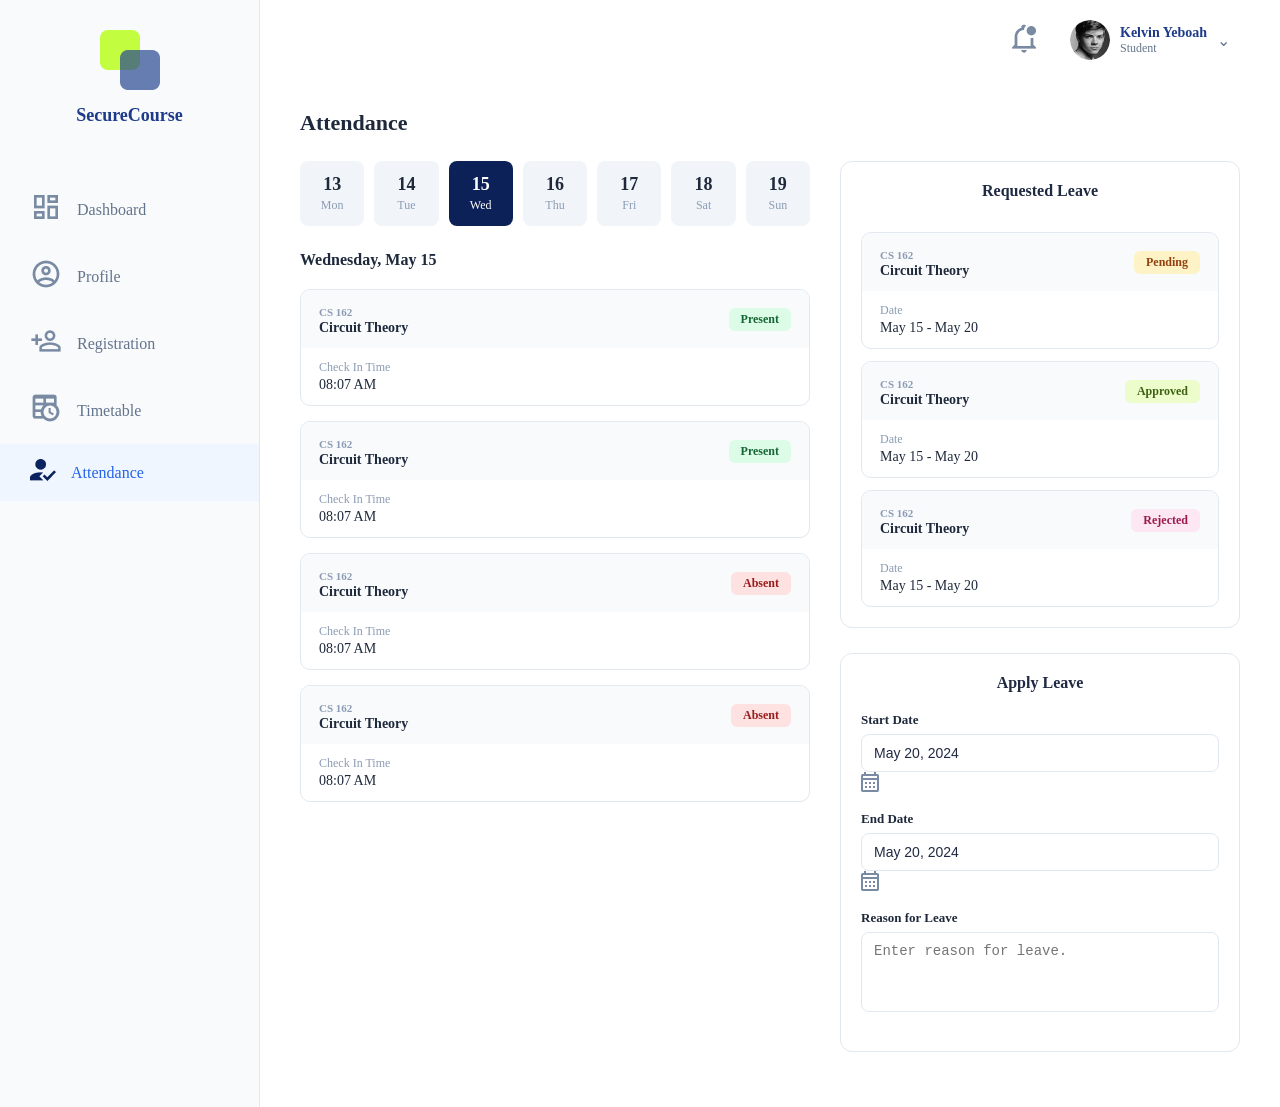
==== attendance.html @ 0899e13c "Files Added" ====
<!DOCTYPE html>
<html lang="en">
<head>
  <meta charset="UTF-8">
  <meta name="viewport" content="width=device-width, initial-scale=1.0">
  <title>SecureCourse - Attendance</title>
  <link rel="stylesheet" href="attendance.css">
  <link rel="icon" href="./image/secure_course_icon.png">
</head>
<body>
    <!-- main container -->
    <div class="app-container">
        <aside class="sidebar">
            <div class="brand">
                <div class="brand-icon">
                    <img src="./image/secure_course_logo.png" alt="logo">
                </div>
                <h2>SecureCourse</h2>
            </div>
            <!-- side bar -->
            <nav class="sidebar-nav">
                <a href="./dashboard.html" class="nav-item">
                    <span class="icon"><img src="./image/symbols_dashboard.png" alt=""></span> Dashboard
                </a>
                <a href="./profile.html" class="nav-item">
                    <span class="icon"><img src="./image/mdi_account-circle-outline.png" alt=""></span> Profile
                </a>
                <a href="./registration.html" class="nav-item">
                    <span class="icon"><img src="./image/mdi_register-outline.png" alt=""></span> Registration
                </a>
                <a href="./timetable.html" class="nav-item">
                    <span class="icon"><img src="./image/mdi_timetable.png" alt=""></span> Timetable
                </a>
                <a href="./attendance.html" class="nav-item active">
                    <span class="icon"><img src="image/attendance.png" alt=""></span> Attendance
                </a>
            </nav>
        </aside>
        <!-- main content -->
        <main class="main-content">
            <header class="topbar">
                <div class="spacer"></div> <div class="user-profile-section">
                    <button class="notification-btn"><img src="image/mdi_bell-badge-outline.png" alt=""></button>
                    
                    <div class="profile-menu">
                        <img src="./image/profile-photo.png" alt="Avatar" class="avatar">
                        <div class="profile-info">
                            <span class="name">Kelvin Yeboah</span>
                            <span class="role">Student</span>
                        </div>
                        <span class="dropdown-arrow">⌄</span>
                        <div class="dropdown-content">
                            <a href="#"><span><img src="./image/mdi_account-circle-outline.png" alt=""></span> Profile</a>
                            <a href="#"><span><img src="image/mdi_password-outline.png" alt=""></span> Change Password</a>
                            <div class="divider"></div>
                            <a href="#"><span><img src="image/material-symbols_logout.png" alt=""></span> Logout</a>
                        </div>
                    </div>
                </div>
            </header>

      <div class="content-area">
        <h1 class="page-title">Attendance</h1>

        <div class="attendance-grid">
          
          <div class="attendance-main">
            <div class="date-selector">
              <div class="date-item"><span>13</span><small>Mon</small></div>
              <div class="date-item"><span>14</span><small>Tue</small></div>
              <div class="date-item active"><span>15</span><small>Wed</small></div>
              <div class="date-item"><span>16</span><small>Thu</small></div>
              <div class="date-item"><span>17</span><small>Fri</small></div>
              <div class="date-item"><span>18</span><small>Sat</small></div>
              <div class="date-item"><span>19</span><small>Sun</small></div>
            </div>

            <h3 class="current-date-title">Wednesday, May 15</h3>

            <div class="log-list">
              <div class="log-card">
                <div class="log-header">
                  <div class="course-info">
                    <span class="course-code">CS 162</span>
                    <h4 class="course-name">Circuit Theory</h4>
                  </div>
                  <span class="status-badge present">Present</span>
                </div>
                <div class="log-footer">
                  <span class="check-label">Check In Time</span>
                  <span class="check-time">08:07 AM</span>
                </div>
              </div>

              <div class="log-card">
                <div class="log-header">
                  <div class="course-info">
                    <span class="course-code">CS 162</span>
                    <h4 class="course-name">Circuit Theory</h4>
                  </div>
                  <span class="status-badge present">Present</span>
                </div>
                <div class="log-footer">
                  <span class="check-label">Check In Time</span>
                  <span class="check-time">08:07 AM</span>
                </div>
              </div>

              <div class="log-card">
                <div class="log-header">
                  <div class="course-info">
                    <span class="course-code">CS 162</span>
                    <h4 class="course-name">Circuit Theory</h4>
                  </div>
                  <span class="status-badge absent">Absent</span>
                </div>
                <div class="log-footer">
                  <span class="check-label">Check In Time</span>
                  <span class="check-time">08:07 AM</span>
                </div>
              </div>

              <div class="log-card">
                <div class="log-header">
                  <div class="course-info">
                    <span class="course-code">CS 162</span>
                    <h4 class="course-name">Circuit Theory</h4>
                  </div>
                  <span class="status-badge absent">Absent</span>
                </div>
                <div class="log-footer">
                  <span class="check-label">Check In Time</span>
                  <span class="check-time">08:07 AM</span>
                </div>
              </div>
            </div>
          </div>

          <div class="leave-side">
            <section class="card-outline leave-section">
              <h3 class="section-title">Requested Leave</h3>
              <div class="leave-card">
                <div class="log-header">
                  <div class="course-info">
                    <span class="course-code">CS 162</span>
                    <h4 class="course-name">Circuit Theory</h4>
                  </div>
                  <span class="status-badge pending">Pending</span>
                </div>
                <div class="log-footer">
                  <span class="check-label">Date</span>
                  <span class="check-time">May 15 - May 20</span>
                </div>
              </div>

              <div class="leave-card">
                <div class="log-header">
                  <div class="course-info">
                    <span class="course-code">CS 162</span>
                    <h4 class="course-name">Circuit Theory</h4>
                  </div>
                  <span class="status-badge approved">Approved</span>
                </div>
                <div class="log-footer">
                  <span class="check-label">Date</span>
                  <span class="check-time">May 15 - May 20</span>
                </div>
              </div>

              <div class="leave-card">
                <div class="log-header">
                  <div class="course-info">
                    <span class="course-code">CS 162</span>
                    <h4 class="course-name">Circuit Theory</h4>
                  </div>
                  <span class="status-badge rejected">Rejected</span>
                </div>
                <div class="log-footer">
                  <span class="check-label">Date</span>
                  <span class="check-time">May 15 - May 20</span>
                </div>
              </div>
            </section>

            <section class="card-outline apply-section">
              <h3 class="section-title">Apply Leave</h3>
              <form class="leave-form">
                <div class="form-group">
                  <label>Start Date</label>
                  <div class="input-with-icon">
                    <input type="text" value="May 20, 2024" placeholder="Select start date">
                    <img src="image/calender-attendance.png" alt="">
                  </div>
                </div>
                <div class="form-group">
                  <label>End Date</label>
                  <div class="input-with-icon">
                    <input type="text" value="May 20, 2024">
                    <img src="image/calender-attendance.png" alt="">
                  </div>
                </div>
                <div class="form-group">
                  <label>Reason for Leave</label>
                  <textarea placeholder="Enter reason for leave."></textarea>
                </div>
              </form>
            </section>
          </div>

        </div>
      </div>
    </main>
  </div>

</body>
</html>
---- attendance.css ----
@import url('https://fonts.googleapis.com/css2?family=Abril+Fatface&display=swap');
@import url('https://fonts.googleapis.com/css2?family=Poppins:ital,wght@0,100;0,200;0,300;0,400;0,500;0,600;0,700;0,800;0,900;1,100;1,200;1,300;1,400;1,500;1,600;1,700;1,800;1,900&display=swap');

* {
    margin: 0;
    padding: 0;
    box-sizing: border-box;
    }

body {
    background-color: #ffffff;
    color: #1e293b;
}

.app-container {
    display: flex;
    min-height: 100vh;
}

.sidebar {
    width: 260px;
    background-color: #f8fafc;
    border-right: 1px solid #e2e8f0;
    display: flex;
    flex-direction: column;
}

.brand {
    padding: 30px 20px;
    display: flex;
    flex-direction: column;
    align-items: center;
    gap: 15px;
}

.brand-icon {
    width: 60px;
    height: 60px;
    gap: 11px;
}

.brand h2 {
    font-size: 18px;
    color: #1e3a8a;
}

.sidebar-nav {
    padding: 20px 0;
    display: flex;
    flex-direction: column;
}

.nav-item {
    display: flex;
    align-items: center;
    gap: 15px;
    padding: 15px 30px;
    text-decoration: none;
    color: #64748b;
    font-weight: 500;
    border-left: 4px;
}

.nav-item:hover {
    background-color: #f1f5f9;
    color: #1e3a8a;
}

.nav-item.active {
    color: #2563eb;
    border-left-color: #2563eb;
    background-color: #eff6ff;
}

.nav-item .icon{
    font-size: 18px;
}

.main-content {
    flex: 1;
    display: flex;
    flex-direction: column;
}

.topbar {
    display: flex;
    justify-content: space-between;
    align-items: center;
    padding: 15px 40px;
    border-bottom: 1px 
}

.user-profile-section {
    display: flex;
    align-items: center;
    gap: 20px;
}

.notification-btn {
    background: none;
    border: none;
    font-size: 20px;
    cursor: pointer;
    color: #64748b;
    transition: all 0.2s ease-in-out;
}
.notification-btn:hover{
    color: #1e3a8a;
    transform: scale(1.1);
}

.profile-menu {
    display: flex;
    align-items: center;
    gap: 10px;
    cursor: pointer;
    position: relative;
    padding: 5px 10px;
    border-radius: 8px;
    transition: all 0.2s ease-in-out;
}

.profile-menu:hover{
    background-color: #f8fafc;
}

.avatar{
    width: 40px;
    height: 40px;
    border-radius: 50%;
}
.profile-info{
    display: flex;
    flex-direction: column;
}
.name{
    font-weight: 600;
    font-size: 14px;
    color: #1e3a8a;
}
.role{
    font-size: 12px;
    color: #64748b;
}
.dropdown-arrow{
    color: #64748b;
}

.dropdown-content {
    display: none;
    position: absolute;
    top: 100%;
    right: 0;
    background-color: white;
    min-width: 200px;
    box-shadow: 0 10px 15px -3px #0000001A;
    border-radius: 8px;
    border: 1px solid #e2e8f0;
    padding: 10px 0px;
}

/* Shows dropdown on hover */
.profile-menu:hover .dropdown-content {
    display: block; 
}

.dropdown-content a{
    color: #1e293b;
    padding: 12px 20px;
    text-decoration: none;
    display: flex;
    align-items: center;
    gap: 10px;
    font-size: 14px;
    transition: all 0.2s ease-in-out;
}

.dropdown-content a:hover{
    background-color: #f8fafc;
    color: #2563eb;
}

.divider{
    height: 1px;
    background-color: #e2e8f0;
    margin: 5px 0px;
}

/* --- Content Layout --- */
.content-area{
    padding: 30px 40px;
}
.page-title{
    font-size: 22px;
    font-weight: 600;
    margin-bottom: 25px;
}
.attendance-grid{
    display: grid;
    grid-template-columns: 1fr 400px;
    gap: 30px;
}

/* --- Date Selector --- */
.date-selector{
    display: flex;
    gap: 10px;
    margin-bottom: 25px;
}
.date-item {
  flex: 1;
  padding: 12px 5px;
  border-radius: 8px;
  background-color: #f1f5f9;
  text-align: center;
  cursor: pointer; 
  transition: 0.2s;
  border: 1px solid transparent;
}

.date-item:hover{
    background-color: #e2e8f0;
}
.date-item.active{
    background-color: #0d2159; 
    color: #ffffff; 
}
.date-item span{
    display: block;
    font-size: 18px; 
    font-weight: 600;
}
.date-item small{
    font-size: 12px;
    color: #8b9bb4; 
}
.date-item.active small{ 
    color: #ffffff;
}

.current-date-title { 
    font-size: 16px; 
    margin-bottom: 20px; 
    font-weight: 600; 
}

/* --- Attendance Logs --- */
.log-list { 
    display: flex; 
    flex-direction: column; 
    gap: 15px; 
}

.log-card, .leave-card {
  border: 1px solid #e2e8f0; 
  border-radius: 10px; 
  overflow: hidden;
  cursor: pointer;
}
.log-card:hover, .leave-card:hover { 
    transform: translateY(-2px); 
    box-shadow: 0 4px 10px rgba(0,0,0,0.05); 
}

.log-header {
  padding: 12px 18px; 
  background-color: #f8fafc;
  display: flex; 
  justify-content: space-between; 
  align-items: center;
}
.course-code { 
    font-size: 11px; 
    color: #8b9bb4; 
    font-weight: 600; 
}
.course-name { 
    font-size: 14px; 
    font-weight: 600; 
}

.log-footer { 
    padding: 12px 18px; 
    display: flex; 
    flex-direction: column; 
    gap: 2px; 
}
.check-label { 
    font-size: 12px; 
    color: #8b9bb4; 
}
.check-time { 
    font-size: 14px; 
    font-weight: 500; 
}

/* --- Badges --- */
.status-badge {
  padding: 4px 12px; 
  border-radius: 6px; 
  font-size: 12px; 
  font-weight: 600;
}
.present { 
    background-color: #dcfce7; 
    color: #166534; 
}
.absent { 
    background-color: #fee2e2; 
    color: #991b1b; 
}
.pending { 
    background-color: #fef3c7; 
    color: #92400e; 
}
.approved { 
    background-color: #ecfccb; 
    color: #3f6212; 
}
.rejected { 
    background-color: #fce7f3; 
    color: #9d174d; 
}

/* --- Side Column --- */
.card-outline {
  border: 1px solid #e2e8f0; 
  border-radius: 12px; 
  padding: 20px; 
  margin-bottom: 25px;
}
.section-title { 
    font-size: 16px; 
    text-align: center; 
    margin-bottom: 20px; 
    color: #1f2942; 
}
.leave-section { 
    display: flex; 
    flex-direction: column; 
    gap: 12px; 
}

/* --- Forms --- */
.form-group { 
    margin-bottom: 15px; 
}
.form-group label { 
    display: block; 
    font-size: 13px; 
    font-weight: 600; 
    margin-bottom: 6px; 
}
.input-with-icon { 
    position: relative; 
}
.input-with-icon input, .form-group textarea {
  width: 100%; 
  padding: 10px 12px; 
  border: 1px solid #e2e8f0; 
  border-radius: 8px;
  font-size: 14px; 
  color: #1f2942; 
  background-color: #ffffff;
}
.form-group textarea { 
    height: 80px; 
    resize: none; 
}
.form-group input:focus, .form-group textarea:focus {
  outline: none; 
  border-color: #0d2159;
}
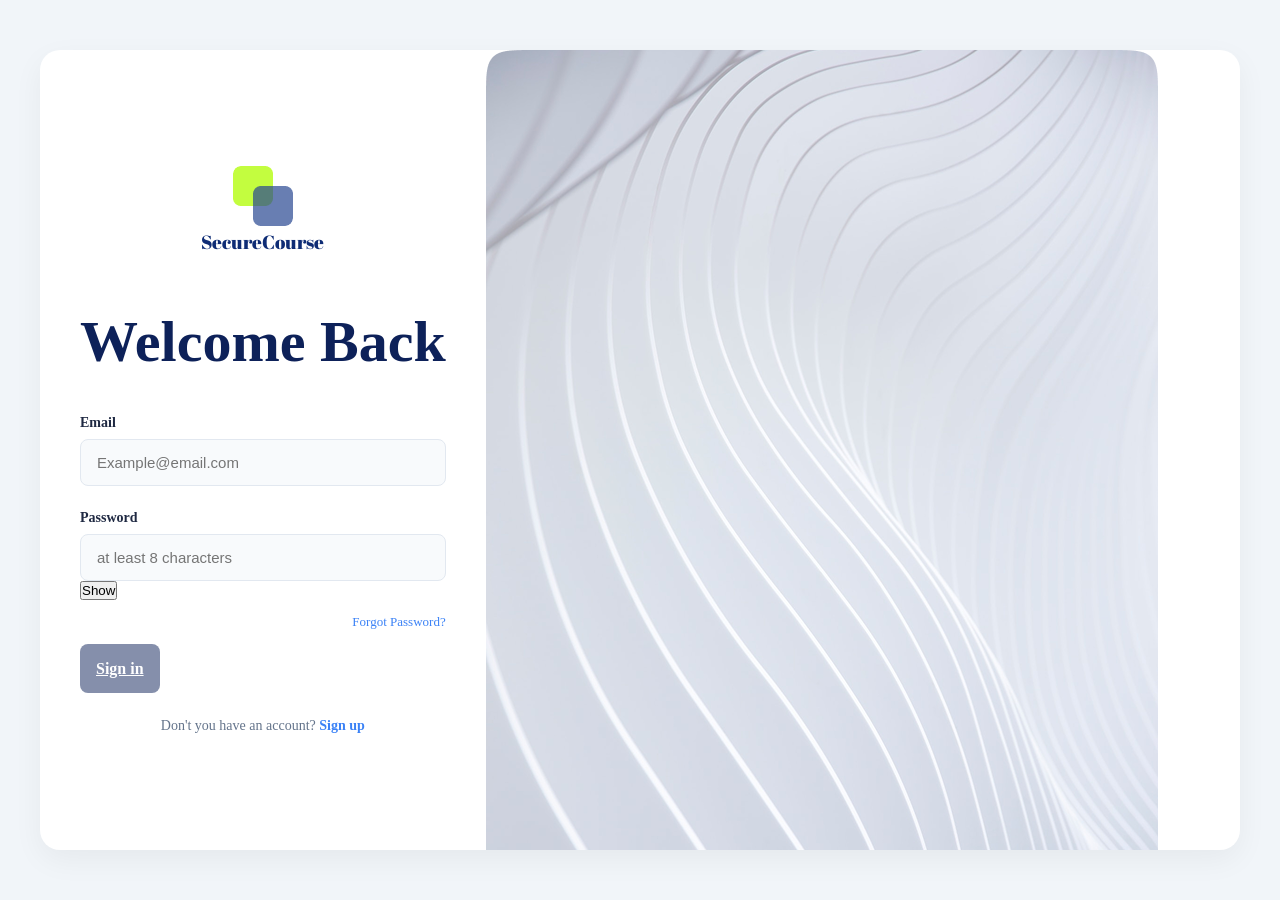
==== commit 94764435: "changes made" ====
--- a/attendance.html
+++ b/attendance.html
@@ -1,69 +1,80 @@
 <!DOCTYPE html>
 <html lang="en">
+
 <head>
   <meta charset="UTF-8">
   <meta name="viewport" content="width=device-width, initial-scale=1.0">
   <title>SecureCourse - Attendance</title>
   <link rel="stylesheet" href="attendance.css">
   <link rel="icon" href="./image/secure_course_icon.png">
+  <script defer src="attendance.js"></script>
 </head>
+
 <body>
-    <!-- main container -->
-    <div class="app-container">
-        <aside class="sidebar">
-            <div class="brand">
-                <div class="brand-icon">
-                    <img src="./image/secure_course_logo.png" alt="logo">
-                </div>
-                <h2>SecureCourse</h2>
-            </div>
-            <!-- side bar -->
-            <nav class="sidebar-nav">
-                <a href="./dashboard.html" class="nav-item">
-                    <span class="icon"><img src="./image/symbols_dashboard.png" alt=""></span> Dashboard
-                </a>
-                <a href="./profile.html" class="nav-item">
-                    <span class="icon"><img src="./image/mdi_account-circle-outline.png" alt=""></span> Profile
-                </a>
-                <a href="./registration.html" class="nav-item">
-                    <span class="icon"><img src="./image/mdi_register-outline.png" alt=""></span> Registration
-                </a>
-                <a href="./timetable.html" class="nav-item">
-                    <span class="icon"><img src="./image/mdi_timetable.png" alt=""></span> Timetable
-                </a>
-                <a href="./attendance.html" class="nav-item active">
-                    <span class="icon"><img src="image/attendance.png" alt=""></span> Attendance
-                </a>
-            </nav>
-        </aside>
-        <!-- main content -->
-        <main class="main-content">
-            <header class="topbar">
-                <div class="spacer"></div> <div class="user-profile-section">
-                    <button class="notification-btn"><img src="image/mdi_bell-badge-outline.png" alt=""></button>
-                    
-                    <div class="profile-menu">
-                        <img src="./image/profile-photo.png" alt="Avatar" class="avatar">
-                        <div class="profile-info">
-                            <span class="name">Kelvin Yeboah</span>
-                            <span class="role">Student</span>
-                        </div>
-                        <span class="dropdown-arrow">⌄</span>
-                        <div class="dropdown-content">
-                            <a href="#"><span><img src="./image/mdi_account-circle-outline.png" alt=""></span> Profile</a>
-                            <a href="#"><span><img src="image/mdi_password-outline.png" alt=""></span> Change Password</a>
-                            <div class="divider"></div>
-                            <a href="#"><span><img src="image/material-symbols_logout.png" alt=""></span> Logout</a>
-                        </div>
-                    </div>
-                </div>
-            </header>
+  <!-- main container -->
+  <div class="app-container">
+    <aside class="sidebar">
+      <div class="brand">
+        <div class="brand-icon">
+          <img src="./image/secure_course_logo.png" alt="logo">
+        </div>
+        <h2>SecureCourse</h2>
+      </div>
+      <!-- side bar -->
+      <nav class="sidebar-nav">
+        <a href="./dashboard.html" class="nav-item">
+          <span class="icon"><img src="./image/symbols_dashboard.png" alt=""></span> Dashboard
+        </a>
+        <a href="./profile.html" class="nav-item">
+          <span class="icon"><img src="./image/mdi_account-circle-outline.png" alt=""></span> Profile
+        </a>
+        <a href="./registration.html" class="nav-item">
+          <span class="icon"><img src="./image/mdi_register-outline.png" alt=""></span> Registration
+        </a>
+        <a href="./timetable.html" class="nav-item">
+          <span class="icon"><img src="./image/mdi_timetable.png" alt=""></span> Timetable
+        </a>
+        <a href="./attendance.html" class="nav-item active">
+          <span class="icon"><img src="image/attendance.png" alt=""></span> Attendance
+        </a>
+      </nav>
+    </aside>
+    <!-- Sidebar overlay for mobile -->
+    <div class="sidebar-overlay"></div>
+    <!-- main content -->
+    <main class="main-content">
+      <header class="topbar">
+        <button class="hamburger-menu" aria-label="Toggle menu">
+          <span></span>
+          <span></span>
+          <span></span>
+        </button>
+        <div class="spacer"></div>
+        <div class="user-profile-section">
+          <button class="notification-btn"><img src="image/mdi_bell-badge-outline.png" alt=""></button>
+
+          <div class="profile-menu">
+            <img src="./image/profile-photo.png" alt="Avatar" class="avatar">
+            <div class="profile-info">
+              <span class="name">Kelvin Yeboah</span>
+              <span class="role">Student</span>
+            </div>
+            <span class="dropdown-arrow">⌄</span>
+            <div class="dropdown-content">
+              <a href="#"><span><img src="./image/mdi_account-circle-outline.png" alt=""></span> Profile</a>
+              <a href="#"><span><img src="image/mdi_password-outline.png" alt=""></span> Change Password</a>
+              <div class="divider"></div>
+              <a href="#"><span><img src="image/material-symbols_logout.png" alt=""></span> Logout</a>
+            </div>
+          </div>
+        </div>
+      </header>
 
       <div class="content-area">
         <h1 class="page-title">Attendance</h1>
 
         <div class="attendance-grid">
-          
+
           <div class="attendance-main">
             <div class="date-selector">
               <div class="date-item"><span>13</span><small>Mon</small></div>
@@ -213,4 +224,5 @@
   </div>
 
 </body>
+
 </html>
--- a/attendance.css
+++ b/attendance.css
@@ -198,6 +198,180 @@
 .attendance-grid{
     display: grid;
     grid-template-columns: 1fr 400px;
+}
+
+/* ===== HAMBURGER MENU STYLING ===== */
+.hamburger-menu {
+    display: none;
+    flex-direction: column;
+    gap: 5px;
+    background: none;
+    border: none;
+    cursor: pointer;
+    padding: 8px;
+}
+
+.hamburger-menu span {
+    width: 25px;
+    height: 3px;
+    background-color: #1e3a8a;
+    border-radius: 2px;
+    transition: all 0.3s ease;
+}
+
+.hamburger-menu:hover span {
+    background-color: #2563eb;
+}
+
+/* Sidebar overlay for mobile */
+.sidebar-overlay {
+    display: none;
+    position: fixed;
+    top: 0;
+    left: 0;
+    right: 0;
+    bottom: 0;
+    background-color: rgba(0, 0, 0, 0.5);
+    z-index: 999;
+}
+
+.sidebar-overlay.active {
+    display: block;
+}
+
+/* ===== MOBILE RESPONSIVENESS ===== */
+@media (max-width: 768px) {
+    .hamburger-menu {
+        display: flex;
+    }
+
+    .sidebar {
+        position: fixed;
+        left: 0;
+        top: 0;
+        height: 100vh;
+        width: 260px;
+        z-index: 1000;
+        transform: translateX(-100%);
+        transition: transform 0.3s ease;
+        border-right: none;
+        box-shadow: 2px 0 10px rgba(0, 0, 0, 0.1);
+    }
+
+    .sidebar.active {
+        transform: translateX(0);
+    }
+
+    .topbar {
+        padding: 15px 20px;
+        gap: 10px;
+    }
+
+    .user-profile-section {
+        gap: 10px;
+    }
+
+    .avatar {
+        width: 35px;
+        height: 35px;
+    }
+
+    .profile-info {
+        display: none;
+    }
+
+    .dropdown-arrow {
+        display: none;
+    }
+
+    .content-area {
+        padding: 20px;
+    }
+
+    .page-title {
+        font-size: 20px;
+        margin-bottom: 20px;
+    }
+
+    .attendance-grid {
+        grid-template-columns: 1fr;
+        gap: 20px;
+    }
+
+    .log-card {
+        display: flex;
+        justify-content: space-between;
+        align-items: center;
+        padding: 12px;
+        margin-bottom: 10px;
+    }
+
+    .dropdown-content {
+        position: fixed;
+        top: auto;
+        right: 0;
+        left: 0;
+        bottom: 0;
+        width: 100%;
+        border-radius: 20px 20px 0 0;
+        border: none;
+        max-width: 100%;
+        transform: translateY(100%);
+        transition: transform 0.3s ease;
+        box-shadow: 0 -2px 10px rgba(0, 0, 0, 0.1);
+    }
+
+    .dropdown-content.active {
+        transform: translateY(0);
+        display: flex;
+        flex-direction: column;
+    }
+
+    .profile-menu:hover .dropdown-content {
+        display: none;
+    }
+}
+
+@media (max-width: 480px) {
+    .sidebar {
+        width: 100%;
+    }
+
+    .hamburger-menu span {
+        width: 22px;
+    }
+
+    .topbar {
+        padding: 12px 15px;
+    }
+
+    .content-area {
+        padding: 15px;
+    }
+
+    .page-title {
+        font-size: 18px;
+    }
+
+    .date-selector {
+        justify-content: flex-start;
+        overflow-x: auto;
+    }
+
+    .date-item {
+        min-width: 60px;
+    }
+
+    .log-header {
+        flex-direction: column;
+        align-items: flex-start;
+        gap: 8px;
+    }
+
+    .notification-btn {
+        font-size: 18px;
+    }
+}
     gap: 30px;
 }
 
